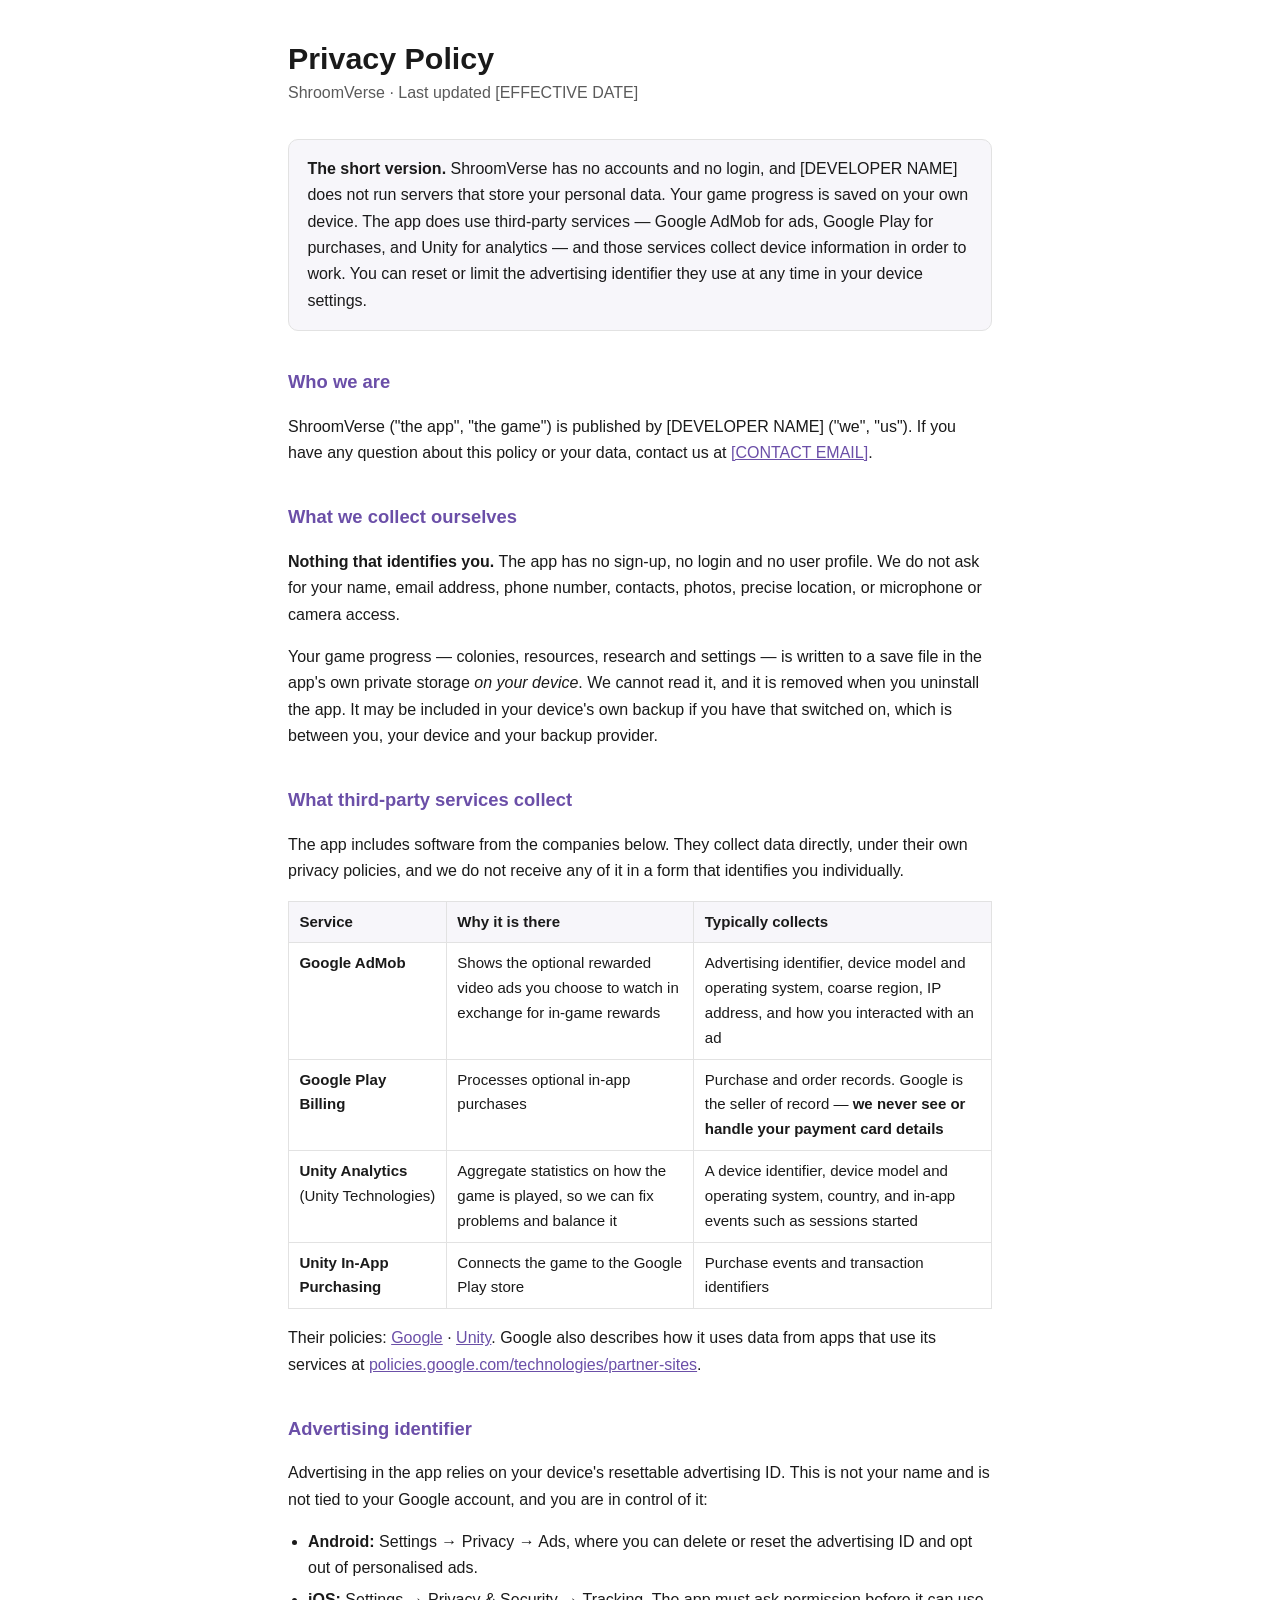
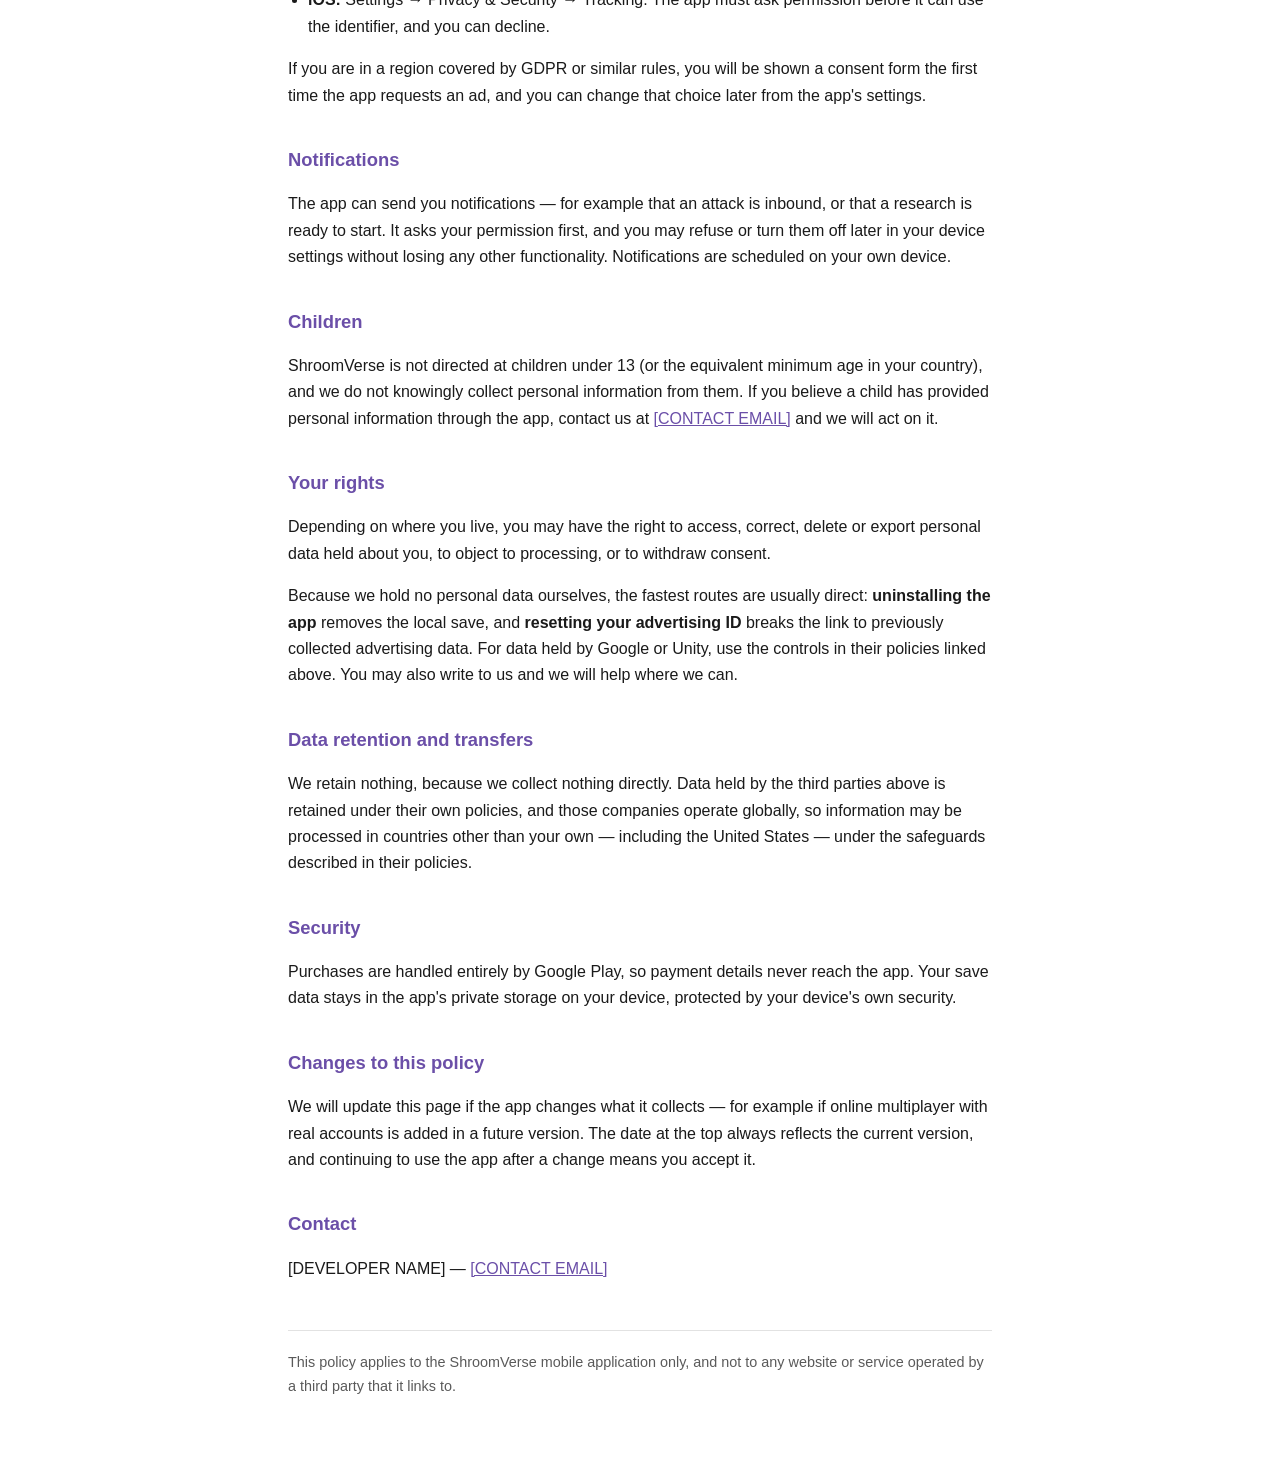
==== privacy.html @ 6808e564 "M" ====
<!doctype html>
<html lang="en">
<head>
<meta charset="utf-8">
<meta name="viewport" content="width=device-width, initial-scale=1">
<title>Privacy Policy — ShroomVerse</title>
<!--
  ============================================================================
  BEFORE PUBLISHING, REPLACE EVERY [BRACKETED] PLACEHOLDER:
    [CONTACT EMAIL]   - a support address you actually read
    [DEVELOPER NAME]  - the legal name/entity on your Play developer account
    [EFFECTIVE DATE]  - the date you publish this
  AND KEEP IT TRUE. Google Play cross-checks this against your Data safety
  form; a mismatch is a common rejection, and an inaccurate policy is a
  liability rather than a formality. If you add a backend, accounts, or another
  SDK, update this page in the same change.
  ============================================================================
-->
<style>
  :root{
    --bg:#ffffff; --fg:#1a1a1a; --muted:#5a5a5a; --rule:#e2e2e2;
    --accent:#6b4fa8; --card:#f7f6fa;
  }
  @media (prefers-color-scheme: dark){
    :root{ --bg:#14131a; --fg:#e8e6ee; --muted:#a09dad; --rule:#2c2a36; --accent:#b39ae8; --card:#1d1b25; }
  }
  *{box-sizing:border-box}
  body{
    margin:0; padding:2.5rem 1.25rem 5rem; background:var(--bg); color:var(--fg);
    font:16px/1.65 -apple-system,BlinkMacSystemFont,"Segoe UI",Roboto,Helvetica,Arial,sans-serif;
  }
  main{max-width:44rem; margin:0 auto}
  h1{font-size:1.9rem; line-height:1.2; margin:0 0 .25rem}
  h2{font-size:1.15rem; margin:2.25rem 0 .6rem; color:var(--accent)}
  h3{font-size:1rem; margin:1.5rem 0 .4rem}
  .sub{color:var(--muted); margin:0 0 2rem}
  ul{padding-left:1.25rem} li{margin:.35rem 0}
  a{color:var(--accent)}
  .card{background:var(--card); border:1px solid var(--rule); border-radius:10px; padding:1rem 1.15rem; margin:1.25rem 0}
  table{border-collapse:collapse; width:100%; margin:1rem 0; font-size:.94rem; display:block; overflow-x:auto}
  th,td{border:1px solid var(--rule); padding:.5rem .65rem; text-align:left; vertical-align:top}
  th{background:var(--card); font-weight:600}
  footer{margin-top:3rem; padding-top:1.25rem; border-top:1px solid var(--rule); color:var(--muted); font-size:.9rem}
</style>
</head>
<body>
<main>

<h1>Privacy Policy</h1>
<p class="sub">ShroomVerse · Last updated [EFFECTIVE DATE]</p>

<div class="card">
  <strong>The short version.</strong> ShroomVerse has no accounts and no login, and [DEVELOPER NAME] does
  not run servers that store your personal data. Your game progress is saved on your own device. The app
  does use third-party services — Google AdMob for ads, Google Play for purchases, and Unity for analytics —
  and those services collect device information in order to work. You can reset or limit the advertising
  identifier they use at any time in your device settings.
</div>

<h2>Who we are</h2>
<p>
  ShroomVerse ("the app", "the game") is published by [DEVELOPER NAME] ("we", "us"). If you have any
  question about this policy or your data, contact us at
  <a href="mailto:[CONTACT EMAIL]">[CONTACT EMAIL]</a>.
</p>

<h2>What we collect ourselves</h2>
<p>
  <strong>Nothing that identifies you.</strong> The app has no sign-up, no login and no user profile. We do
  not ask for your name, email address, phone number, contacts, photos, precise location, or microphone or
  camera access.
</p>
<p>
  Your game progress — colonies, resources, research and settings — is written to a save file in the app's
  own private storage <em>on your device</em>. We cannot read it, and it is removed when you uninstall the
  app. It may be included in your device's own backup if you have that switched on, which is between you,
  your device and your backup provider.
</p>

<h2>What third-party services collect</h2>
<p>
  The app includes software from the companies below. They collect data directly, under their own privacy
  policies, and we do not receive any of it in a form that identifies you individually.
</p>

<table>
  <tr><th>Service</th><th>Why it is there</th><th>Typically collects</th></tr>
  <tr>
    <td><strong>Google AdMob</strong></td>
    <td>Shows the optional rewarded video ads you choose to watch in exchange for in-game rewards</td>
    <td>Advertising identifier, device model and operating system, coarse region, IP address, and how you
        interacted with an ad</td>
  </tr>
  <tr>
    <td><strong>Google Play Billing</strong></td>
    <td>Processes optional in-app purchases</td>
    <td>Purchase and order records. Google is the seller of record — <strong>we never see or handle your
        payment card details</strong></td>
  </tr>
  <tr>
    <td><strong>Unity Analytics</strong> (Unity Technologies)</td>
    <td>Aggregate statistics on how the game is played, so we can fix problems and balance it</td>
    <td>A device identifier, device model and operating system, country, and in-app events such as sessions
        started</td>
  </tr>
  <tr>
    <td><strong>Unity In-App Purchasing</strong></td>
    <td>Connects the game to the Google Play store</td>
    <td>Purchase events and transaction identifiers</td>
  </tr>
</table>

<p>Their policies:
  <a href="https://policies.google.com/privacy" rel="noopener">Google</a> ·
  <a href="https://unity.com/legal/game-player-and-app-user-privacy-policy" rel="noopener">Unity</a>.
  Google also describes how it uses data from apps that use its services at
  <a href="https://policies.google.com/technologies/partner-sites" rel="noopener">policies.google.com/technologies/partner-sites</a>.
</p>

<h2>Advertising identifier</h2>
<p>
  Advertising in the app relies on your device's resettable advertising ID. This is not your name and is
  not tied to your Google account, and you are in control of it:
</p>
<ul>
  <li><strong>Android:</strong> Settings → Privacy → Ads, where you can delete or reset the advertising ID
      and opt out of personalised ads.</li>
  <li><strong>iOS:</strong> Settings → Privacy &amp; Security → Tracking. The app must ask permission before
      it can use the identifier, and you can decline.</li>
</ul>
<p>
  If you are in a region covered by GDPR or similar rules, you will be shown a consent form the first time
  the app requests an ad, and you can change that choice later from the app's settings.
</p>

<h2>Notifications</h2>
<p>
  The app can send you notifications — for example that an attack is inbound, or that a research is ready to
  start. It asks your permission first, and you may refuse or turn them off later in your device settings
  without losing any other functionality. Notifications are scheduled on your own device.
</p>

<h2>Children</h2>
<p>
  ShroomVerse is not directed at children under 13 (or the equivalent minimum age in your country), and we
  do not knowingly collect personal information from them. If you believe a child has provided personal
  information through the app, contact us at <a href="mailto:[CONTACT EMAIL]">[CONTACT EMAIL]</a> and we
  will act on it.
</p>

<h2>Your rights</h2>
<p>
  Depending on where you live, you may have the right to access, correct, delete or export personal data
  held about you, to object to processing, or to withdraw consent.
</p>
<p>
  Because we hold no personal data ourselves, the fastest routes are usually direct: <strong>uninstalling
  the app</strong> removes the local save, and <strong>resetting your advertising ID</strong> breaks the link
  to previously collected advertising data. For data held by Google or Unity, use the controls in their
  policies linked above. You may also write to us and we will help where we can.
</p>

<h2>Data retention and transfers</h2>
<p>
  We retain nothing, because we collect nothing directly. Data held by the third parties above is retained
  under their own policies, and those companies operate globally, so information may be processed in
  countries other than your own — including the United States — under the safeguards described in their
  policies.
</p>

<h2>Security</h2>
<p>
  Purchases are handled entirely by Google Play, so payment details never reach the app. Your save data
  stays in the app's private storage on your device, protected by your device's own security.
</p>

<h2>Changes to this policy</h2>
<p>
  We will update this page if the app changes what it collects — for example if online multiplayer with real
  accounts is added in a future version. The date at the top always reflects the current version, and
  continuing to use the app after a change means you accept it.
</p>

<h2>Contact</h2>
<p>
  [DEVELOPER NAME] — <a href="mailto:[CONTACT EMAIL]">[CONTACT EMAIL]</a>
</p>

<footer>
  This policy applies to the ShroomVerse mobile application only, and not to any website or service operated
  by a third party that it links to.
</footer>

</main>
</body>
</html>
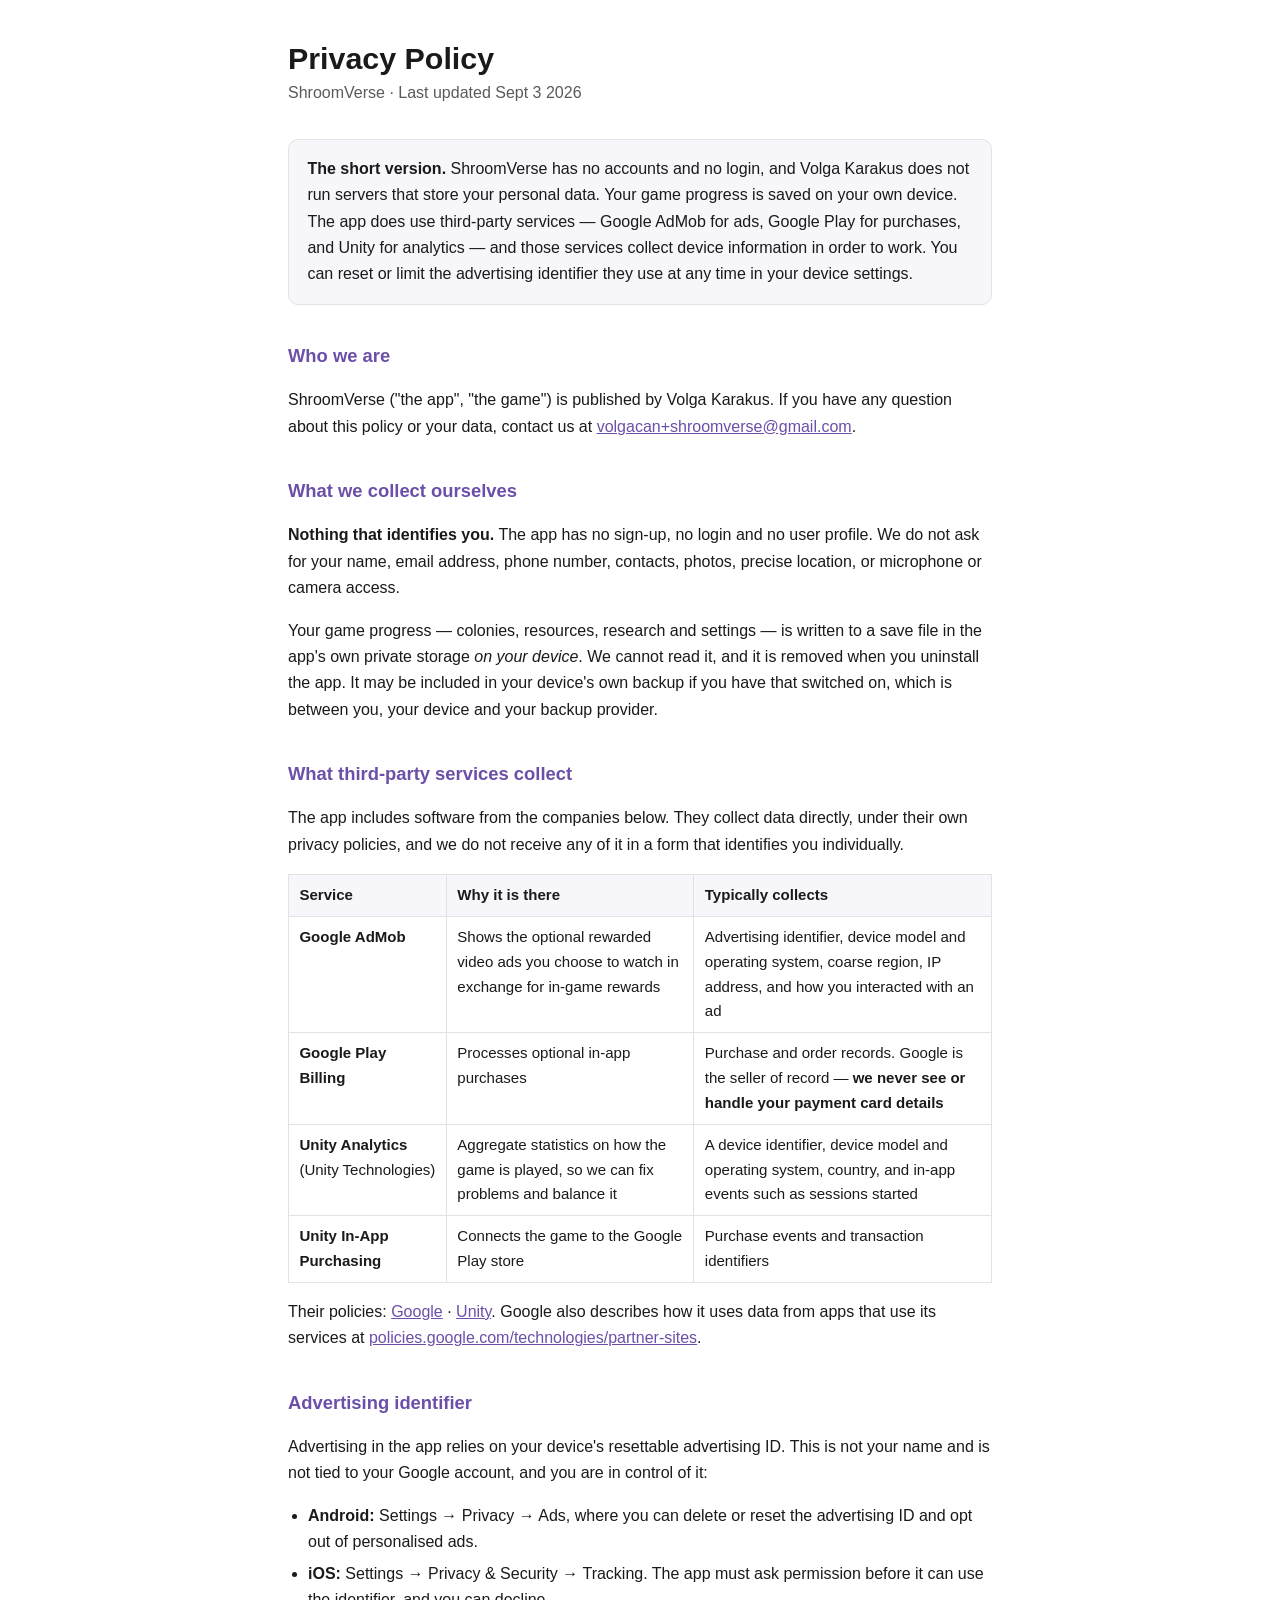
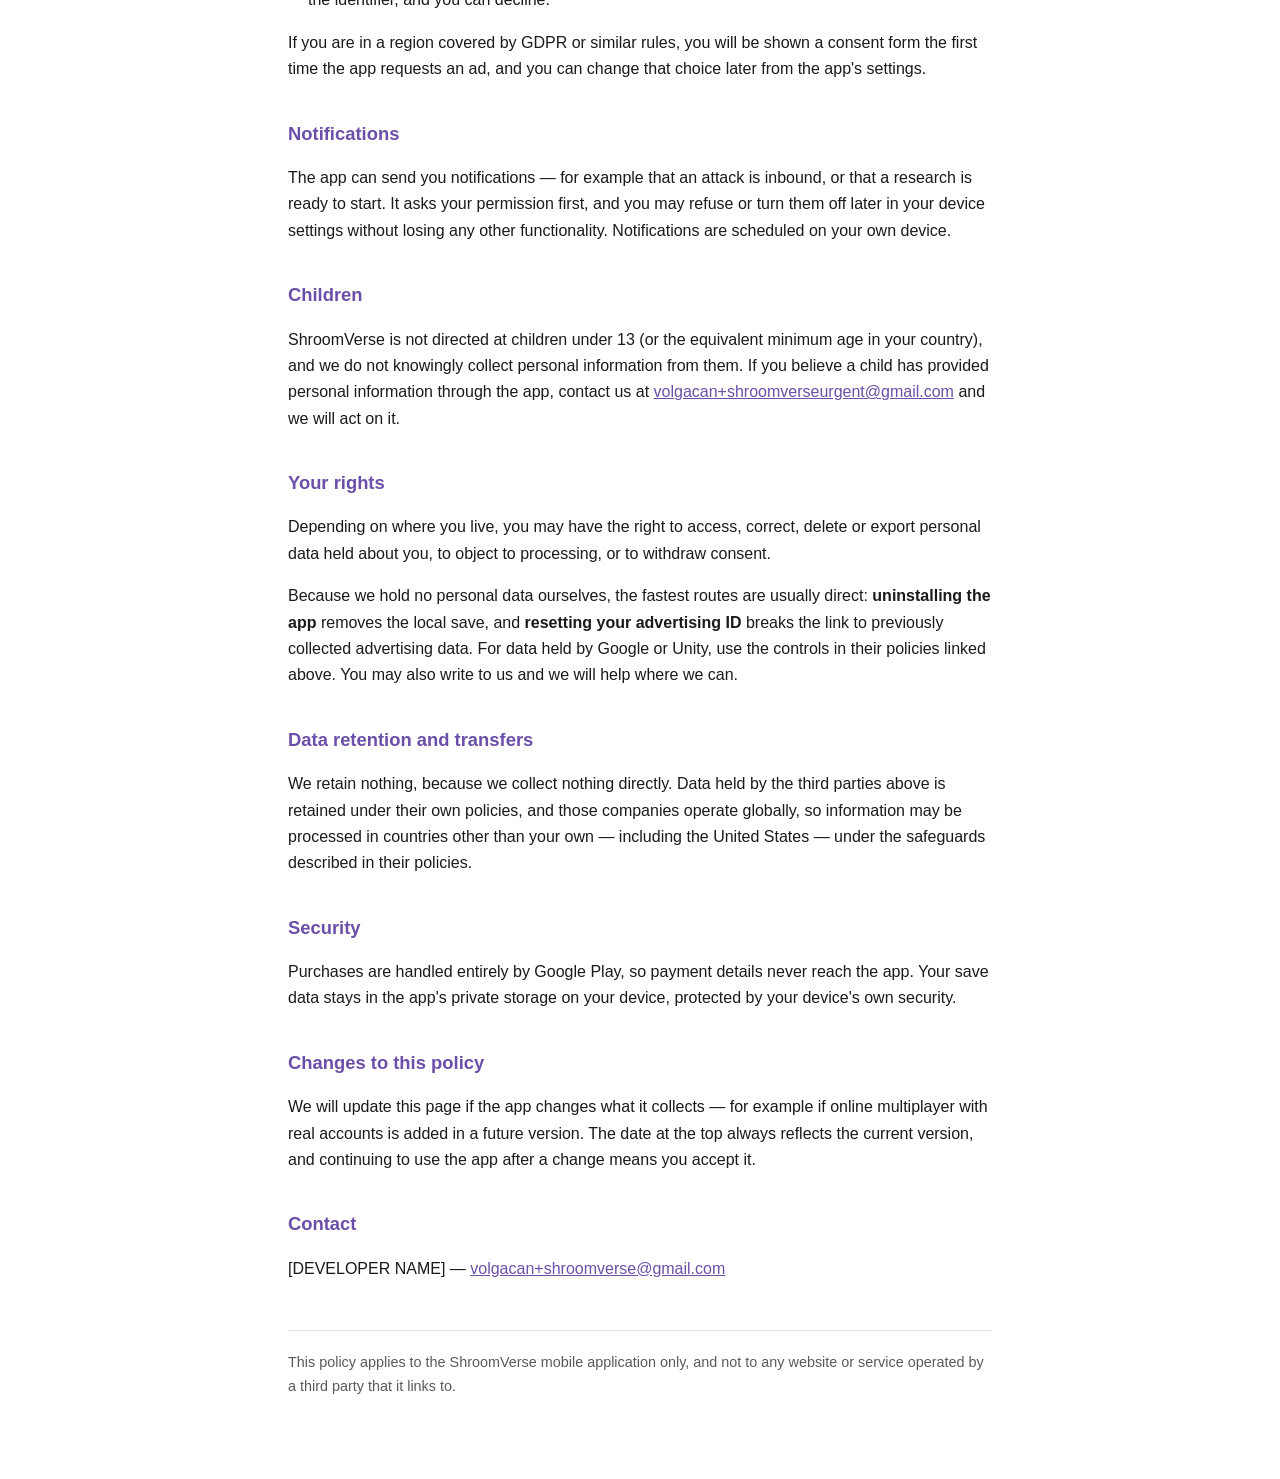
==== commit 6a53ba34: "M" ====
--- a/privacy.html
+++ b/privacy.html
@@ -47,10 +47,10 @@
 <main>
 
 <h1>Privacy Policy</h1>
-<p class="sub">ShroomVerse · Last updated [EFFECTIVE DATE]</p>
+<p class="sub">ShroomVerse · Last updated Sept 3 2026</p>
 
 <div class="card">
-  <strong>The short version.</strong> ShroomVerse has no accounts and no login, and [DEVELOPER NAME] does
+  <strong>The short version.</strong> ShroomVerse has no accounts and no login, and Volga Karakus does
   not run servers that store your personal data. Your game progress is saved on your own device. The app
   does use third-party services — Google AdMob for ads, Google Play for purchases, and Unity for analytics —
   and those services collect device information in order to work. You can reset or limit the advertising
@@ -59,9 +59,9 @@
 
 <h2>Who we are</h2>
 <p>
-  ShroomVerse ("the app", "the game") is published by [DEVELOPER NAME] ("we", "us"). If you have any
+  ShroomVerse ("the app", "the game") is published by Volga Karakus. If you have any
   question about this policy or your data, contact us at
-  <a href="mailto:[CONTACT EMAIL]">[CONTACT EMAIL]</a>.
+  <a href="mailto:[CONTACT EMAIL]">volgacan+shroomverse@gmail.com</a>.
 </p>
 
 <h2>What we collect ourselves</h2>
@@ -144,7 +144,7 @@
 <p>
   ShroomVerse is not directed at children under 13 (or the equivalent minimum age in your country), and we
   do not knowingly collect personal information from them. If you believe a child has provided personal
-  information through the app, contact us at <a href="mailto:[CONTACT EMAIL]">[CONTACT EMAIL]</a> and we
+  information through the app, contact us at <a href="mailto:[CONTACT EMAIL]">volgacan+shroomverseurgent@gmail.com</a> and we
   will act on it.
 </p>
 
@@ -183,7 +183,7 @@
 
 <h2>Contact</h2>
 <p>
-  [DEVELOPER NAME] — <a href="mailto:[CONTACT EMAIL]">[CONTACT EMAIL]</a>
+  [DEVELOPER NAME] — <a href="mailto:volgacan+shroomverse@gmail.com">volgacan+shroomverse@gmail.com</a>
 </p>
 
 <footer>
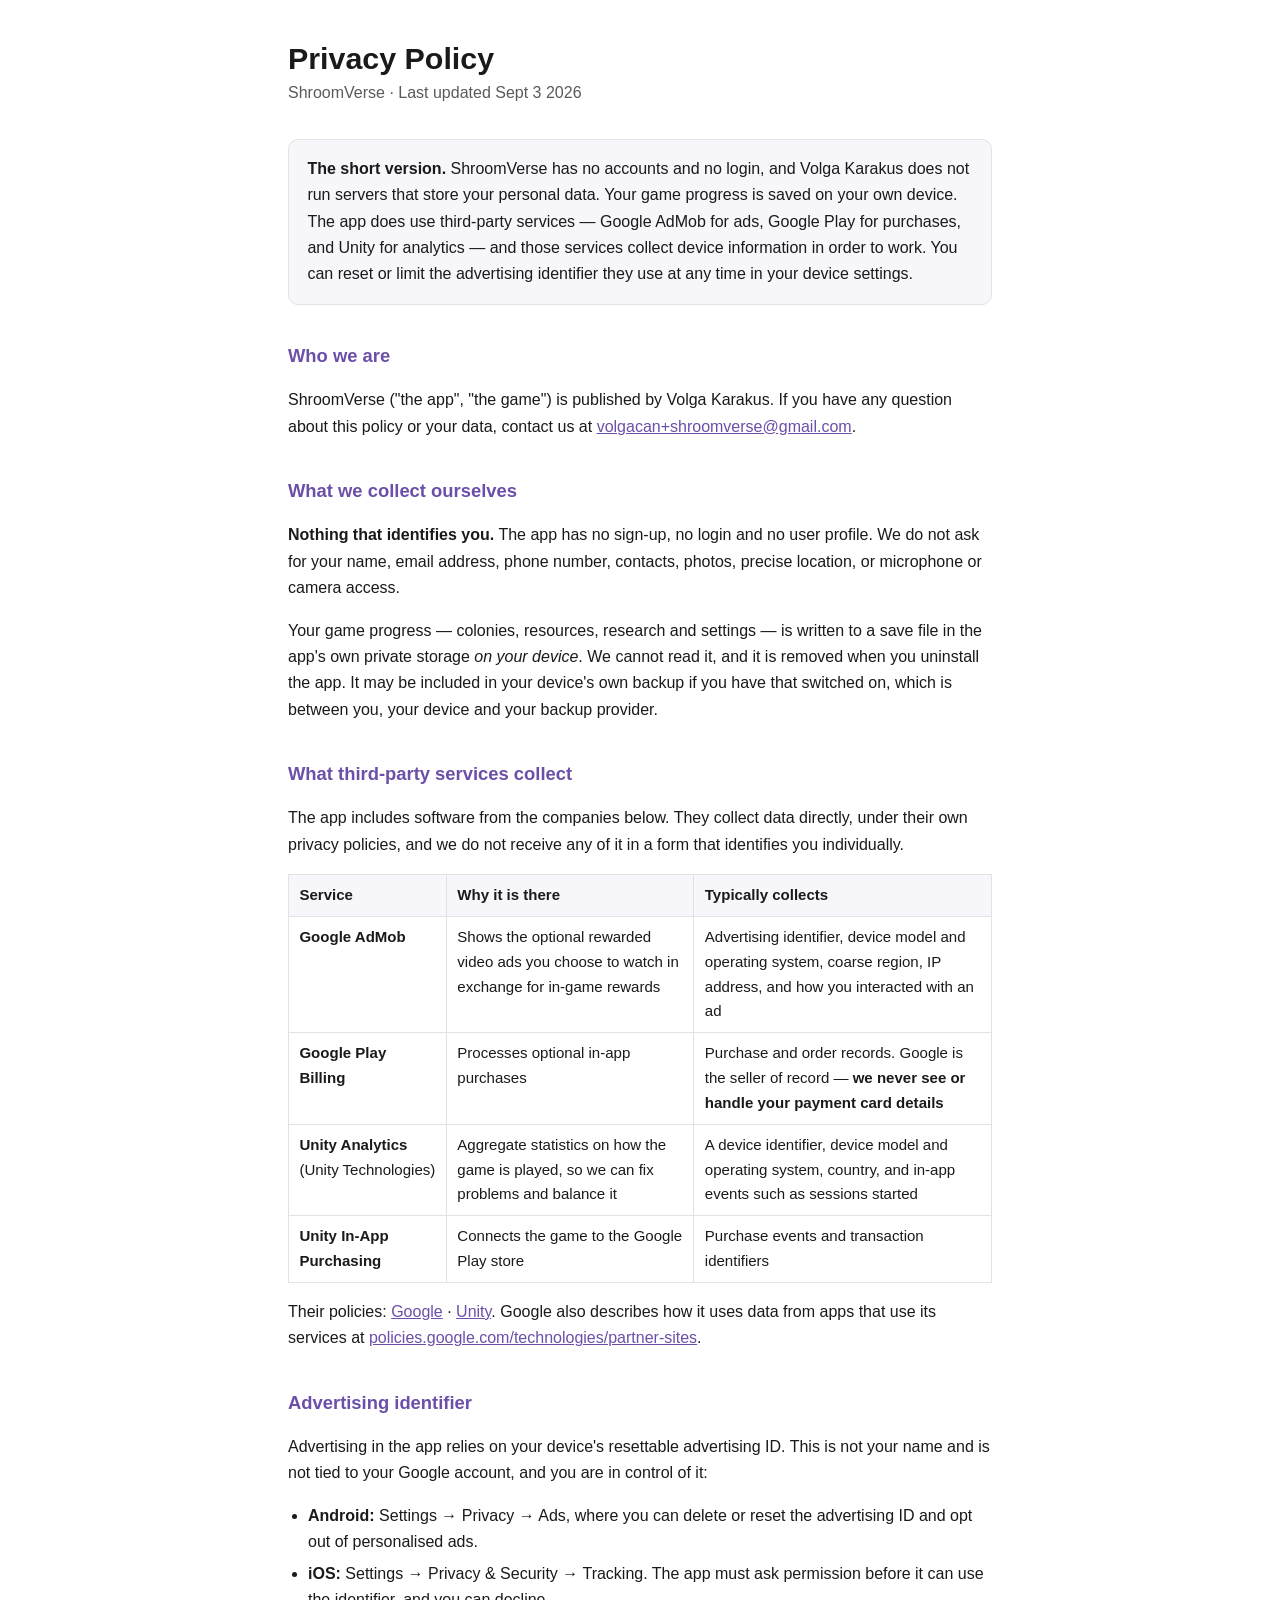
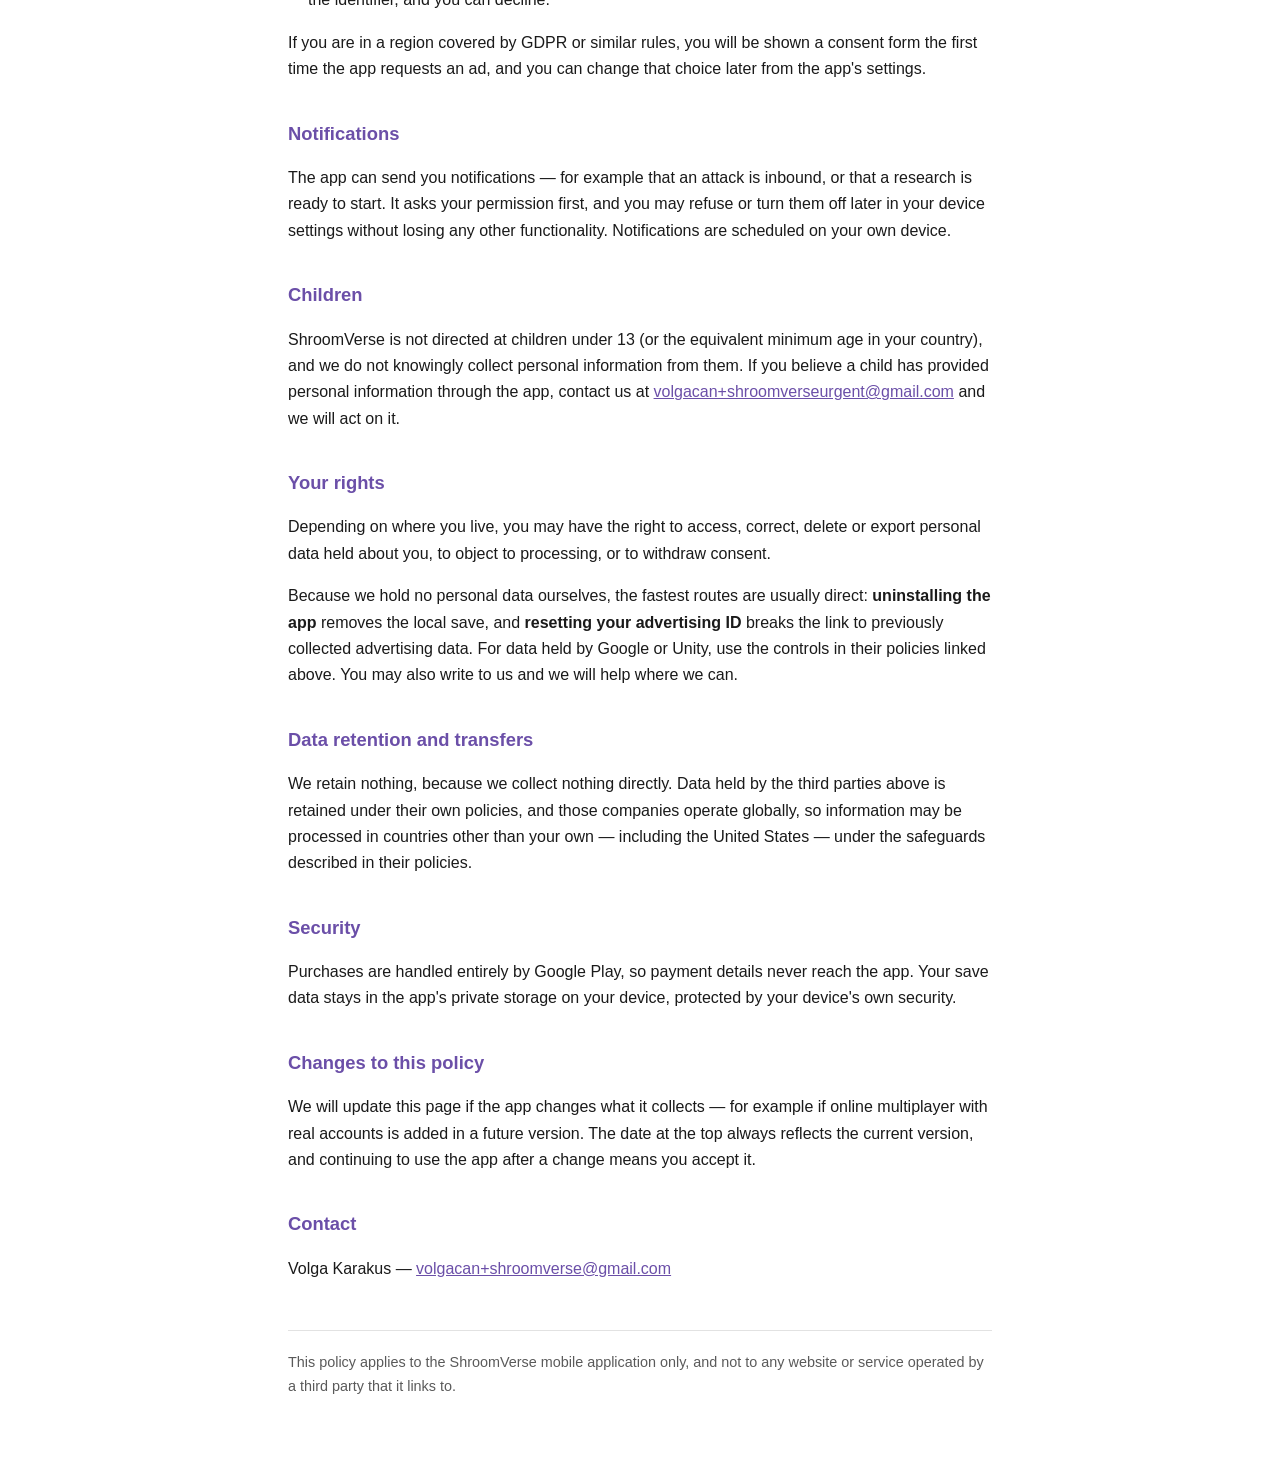
==== commit 47f39b4a: "M" ====
--- a/privacy.html
+++ b/privacy.html
@@ -183,7 +183,7 @@
 
 <h2>Contact</h2>
 <p>
-  [DEVELOPER NAME] — <a href="mailto:volgacan+shroomverse@gmail.com">volgacan+shroomverse@gmail.com</a>
+  Volga Karakus — <a href="mailto:volgacan+shroomverse@gmail.com">volgacan+shroomverse@gmail.com</a>
 </p>
 
 <footer>
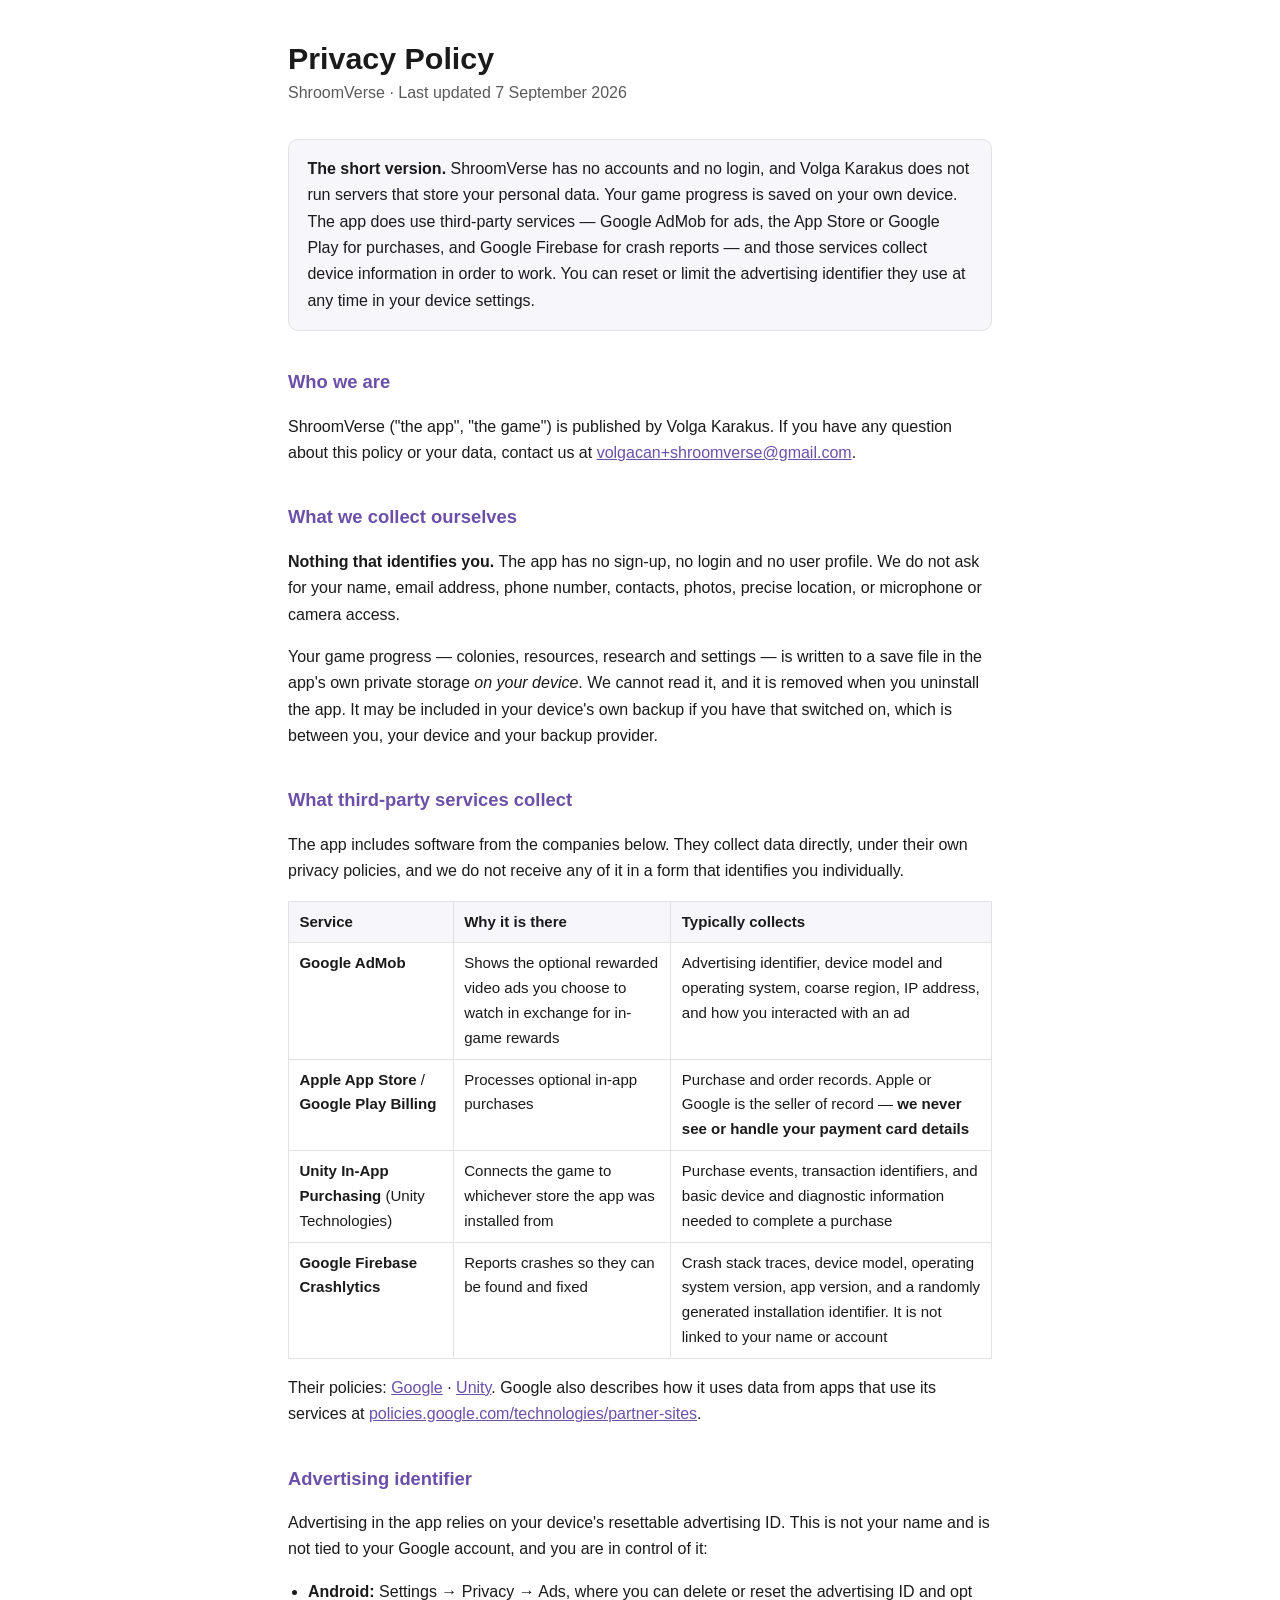
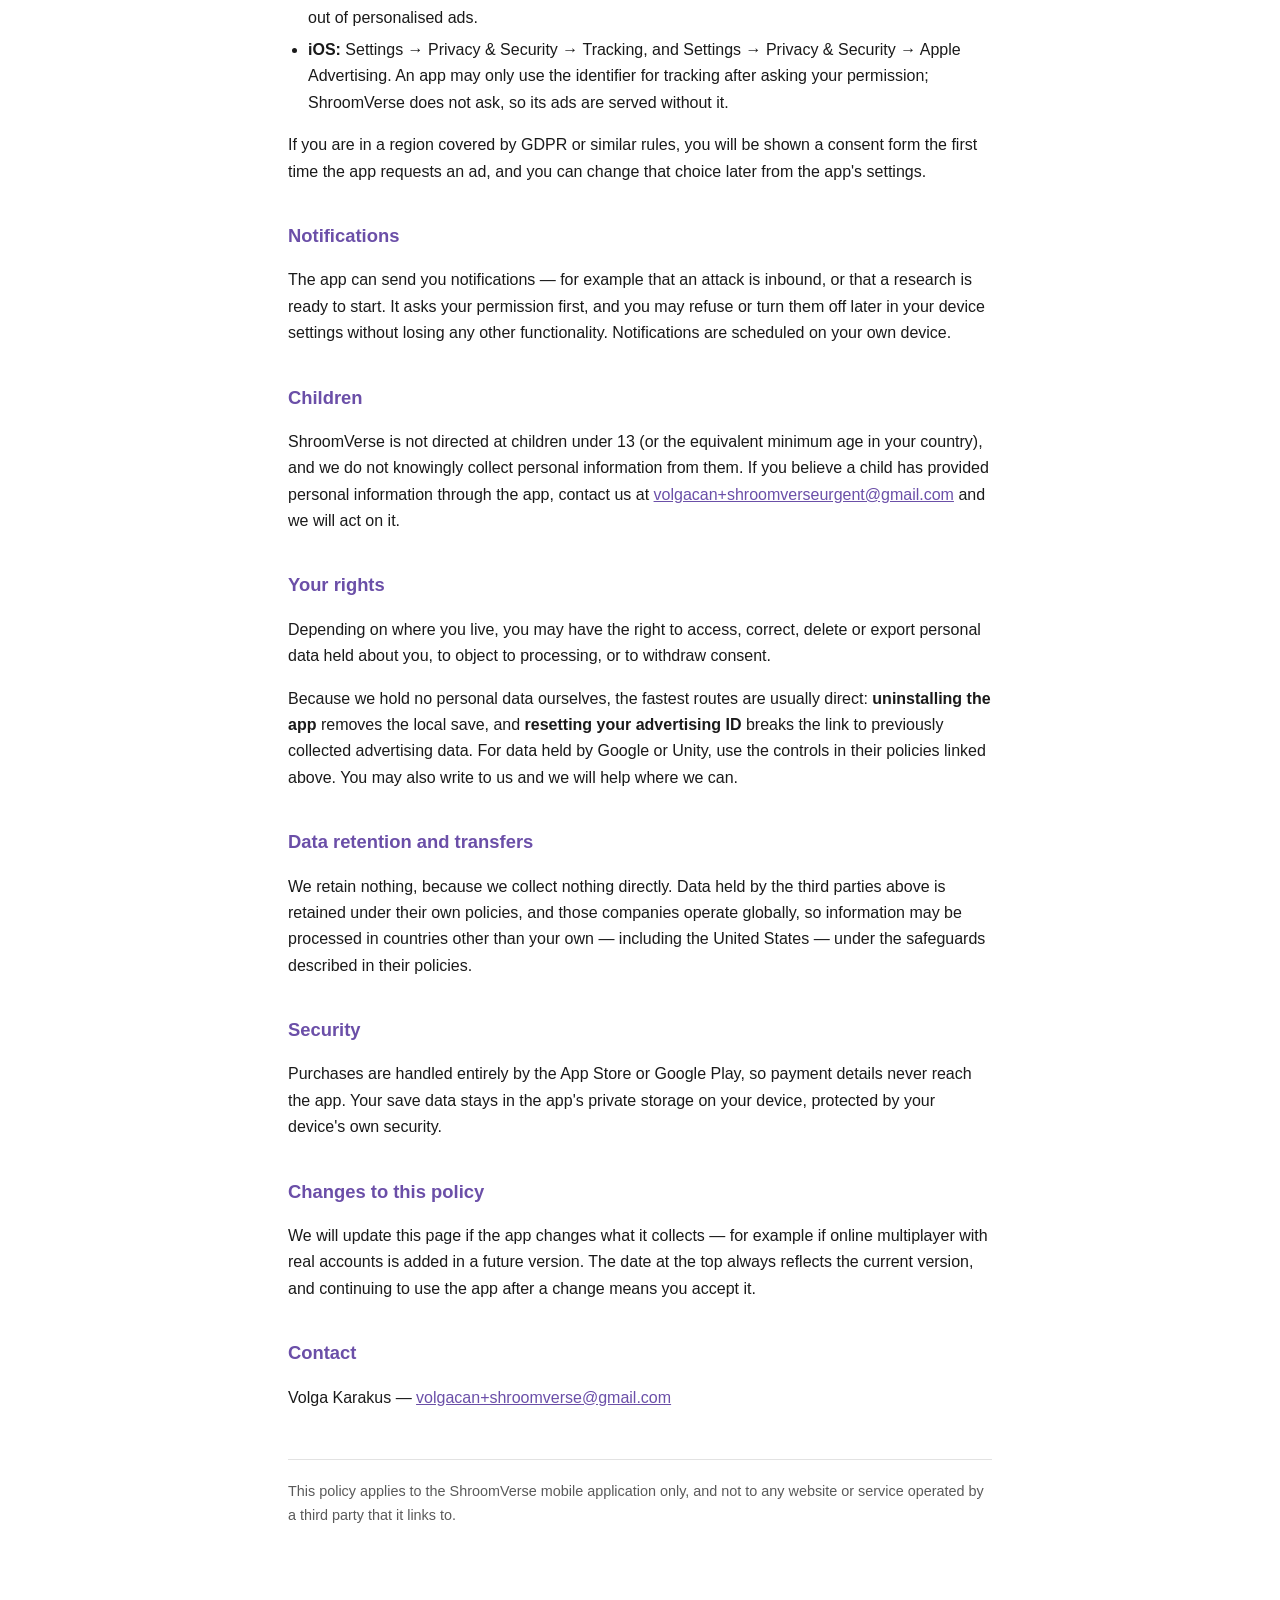
==== commit 5848643a: "m" ====
--- a/privacy.html
+++ b/privacy.html
@@ -6,14 +6,15 @@
 <title>Privacy Policy — ShroomVerse</title>
 <!--
   ============================================================================
-  BEFORE PUBLISHING, REPLACE EVERY [BRACKETED] PLACEHOLDER:
-    [CONTACT EMAIL]   - a support address you actually read
-    [DEVELOPER NAME]  - the legal name/entity on your Play developer account
-    [EFFECTIVE DATE]  - the date you publish this
-  AND KEEP IT TRUE. Google Play cross-checks this against your Data safety
-  form; a mismatch is a common rejection, and an inaccurate policy is a
-  liability rather than a formality. If you add a backend, accounts, or another
-  SDK, update this page in the same change.
+  KEEP THIS TRUE. It is cross-checked against BOTH store questionnaires:
+  Google Play's Data safety form and Apple's App Privacy labels. A mismatch
+  between this page and either one is a common rejection, and an inaccurate
+  policy is a liability rather than a formality.
+
+  The SDK table below is the part that goes stale. It must name every SDK that
+  ships in the build - currently Google AdMob, Firebase Crashlytics, and Unity
+  IAP. If you add a backend, accounts, analytics, or another SDK, update this
+  page in the SAME change.
   ============================================================================
 -->
 <style>
@@ -47,21 +48,21 @@
 <main>
 
 <h1>Privacy Policy</h1>
-<p class="sub">ShroomVerse · Last updated Sept 3 2026</p>
+<p class="sub">ShroomVerse · Last updated 7 September 2026</p>
 
 <div class="card">
   <strong>The short version.</strong> ShroomVerse has no accounts and no login, and Volga Karakus does
   not run servers that store your personal data. Your game progress is saved on your own device. The app
-  does use third-party services — Google AdMob for ads, Google Play for purchases, and Unity for analytics —
-  and those services collect device information in order to work. You can reset or limit the advertising
-  identifier they use at any time in your device settings.
+  does use third-party services — Google AdMob for ads, the App Store or Google Play for purchases, and
+  Google Firebase for crash reports — and those services collect device information in order to work. You
+  can reset or limit the advertising identifier they use at any time in your device settings.
 </div>
 
 <h2>Who we are</h2>
 <p>
   ShroomVerse ("the app", "the game") is published by Volga Karakus. If you have any
   question about this policy or your data, contact us at
-  <a href="mailto:[CONTACT EMAIL]">volgacan+shroomverse@gmail.com</a>.
+  <a href="mailto:volgacan+shroomverse@gmail.com">volgacan+shroomverse@gmail.com</a>.
 </p>
 
 <h2>What we collect ourselves</h2>
@@ -92,21 +93,22 @@
         interacted with an ad</td>
   </tr>
   <tr>
-    <td><strong>Google Play Billing</strong></td>
+    <td><strong>Apple App Store</strong> / <strong>Google Play Billing</strong></td>
     <td>Processes optional in-app purchases</td>
-    <td>Purchase and order records. Google is the seller of record — <strong>we never see or handle your
-        payment card details</strong></td>
+    <td>Purchase and order records. Apple or Google is the seller of record — <strong>we never see or
+        handle your payment card details</strong></td>
   </tr>
   <tr>
-    <td><strong>Unity Analytics</strong> (Unity Technologies)</td>
-    <td>Aggregate statistics on how the game is played, so we can fix problems and balance it</td>
-    <td>A device identifier, device model and operating system, country, and in-app events such as sessions
-        started</td>
+    <td><strong>Unity In-App Purchasing</strong> (Unity Technologies)</td>
+    <td>Connects the game to whichever store the app was installed from</td>
+    <td>Purchase events, transaction identifiers, and basic device and diagnostic information needed to
+        complete a purchase</td>
   </tr>
   <tr>
-    <td><strong>Unity In-App Purchasing</strong></td>
-    <td>Connects the game to the Google Play store</td>
-    <td>Purchase events and transaction identifiers</td>
+    <td><strong>Google Firebase Crashlytics</strong></td>
+    <td>Reports crashes so they can be found and fixed</td>
+    <td>Crash stack traces, device model, operating system version, app version, and a randomly generated
+        installation identifier. It is not linked to your name or account</td>
   </tr>
 </table>
 
@@ -125,8 +127,9 @@
 <ul>
   <li><strong>Android:</strong> Settings → Privacy → Ads, where you can delete or reset the advertising ID
       and opt out of personalised ads.</li>
-  <li><strong>iOS:</strong> Settings → Privacy &amp; Security → Tracking. The app must ask permission before
-      it can use the identifier, and you can decline.</li>
+  <li><strong>iOS:</strong> Settings → Privacy &amp; Security → Tracking, and Settings → Privacy &amp;
+      Security → Apple Advertising. An app may only use the identifier for tracking after asking your
+      permission; ShroomVerse does not ask, so its ads are served without it.</li>
 </ul>
 <p>
   If you are in a region covered by GDPR or similar rules, you will be shown a consent form the first time
@@ -144,7 +147,7 @@
 <p>
   ShroomVerse is not directed at children under 13 (or the equivalent minimum age in your country), and we
   do not knowingly collect personal information from them. If you believe a child has provided personal
-  information through the app, contact us at <a href="mailto:[CONTACT EMAIL]">volgacan+shroomverseurgent@gmail.com</a> and we
+  information through the app, contact us at <a href="mailto:volgacan+shroomverseurgent@gmail.com">volgacan+shroomverseurgent@gmail.com</a> and we
   will act on it.
 </p>
 
@@ -170,7 +173,7 @@
 
 <h2>Security</h2>
 <p>
-  Purchases are handled entirely by Google Play, so payment details never reach the app. Your save data
+  Purchases are handled entirely by the App Store or Google Play, so payment details never reach the app. Your save data
   stays in the app's private storage on your device, protected by your device's own security.
 </p>
 
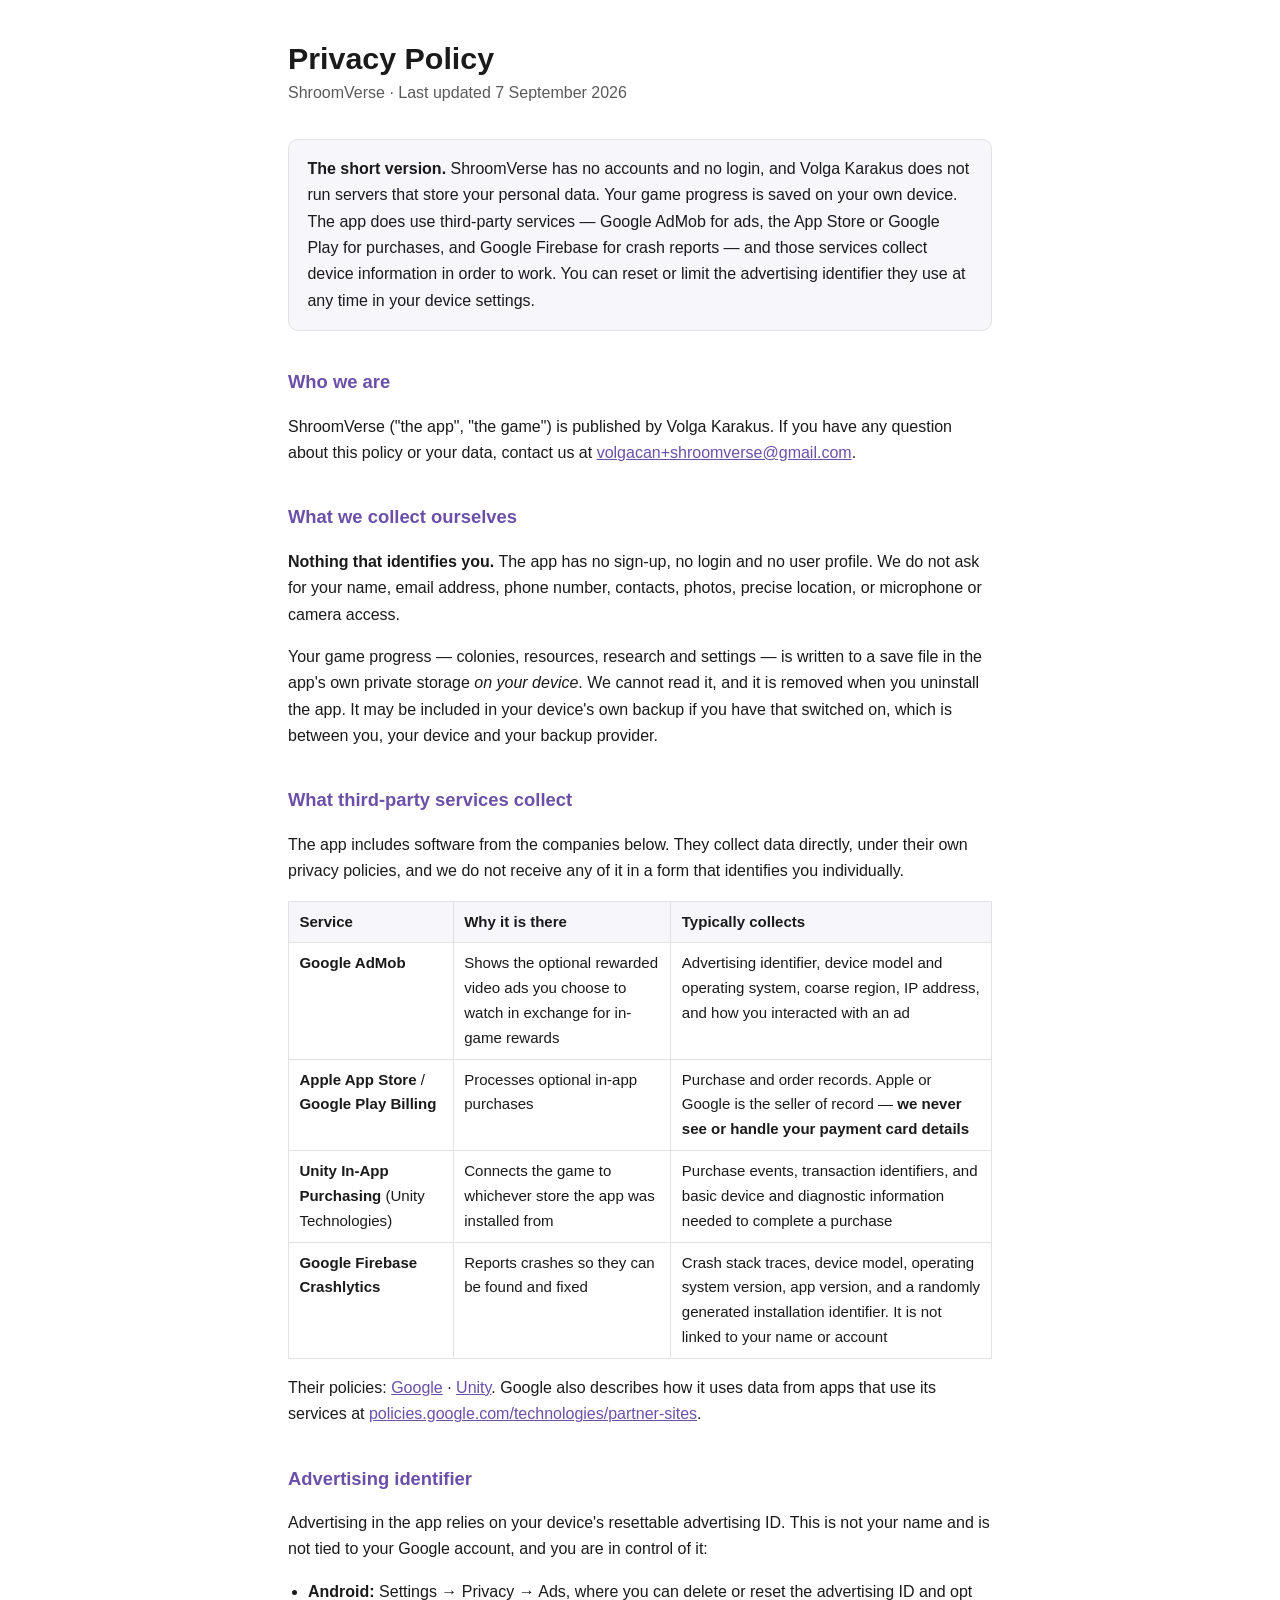
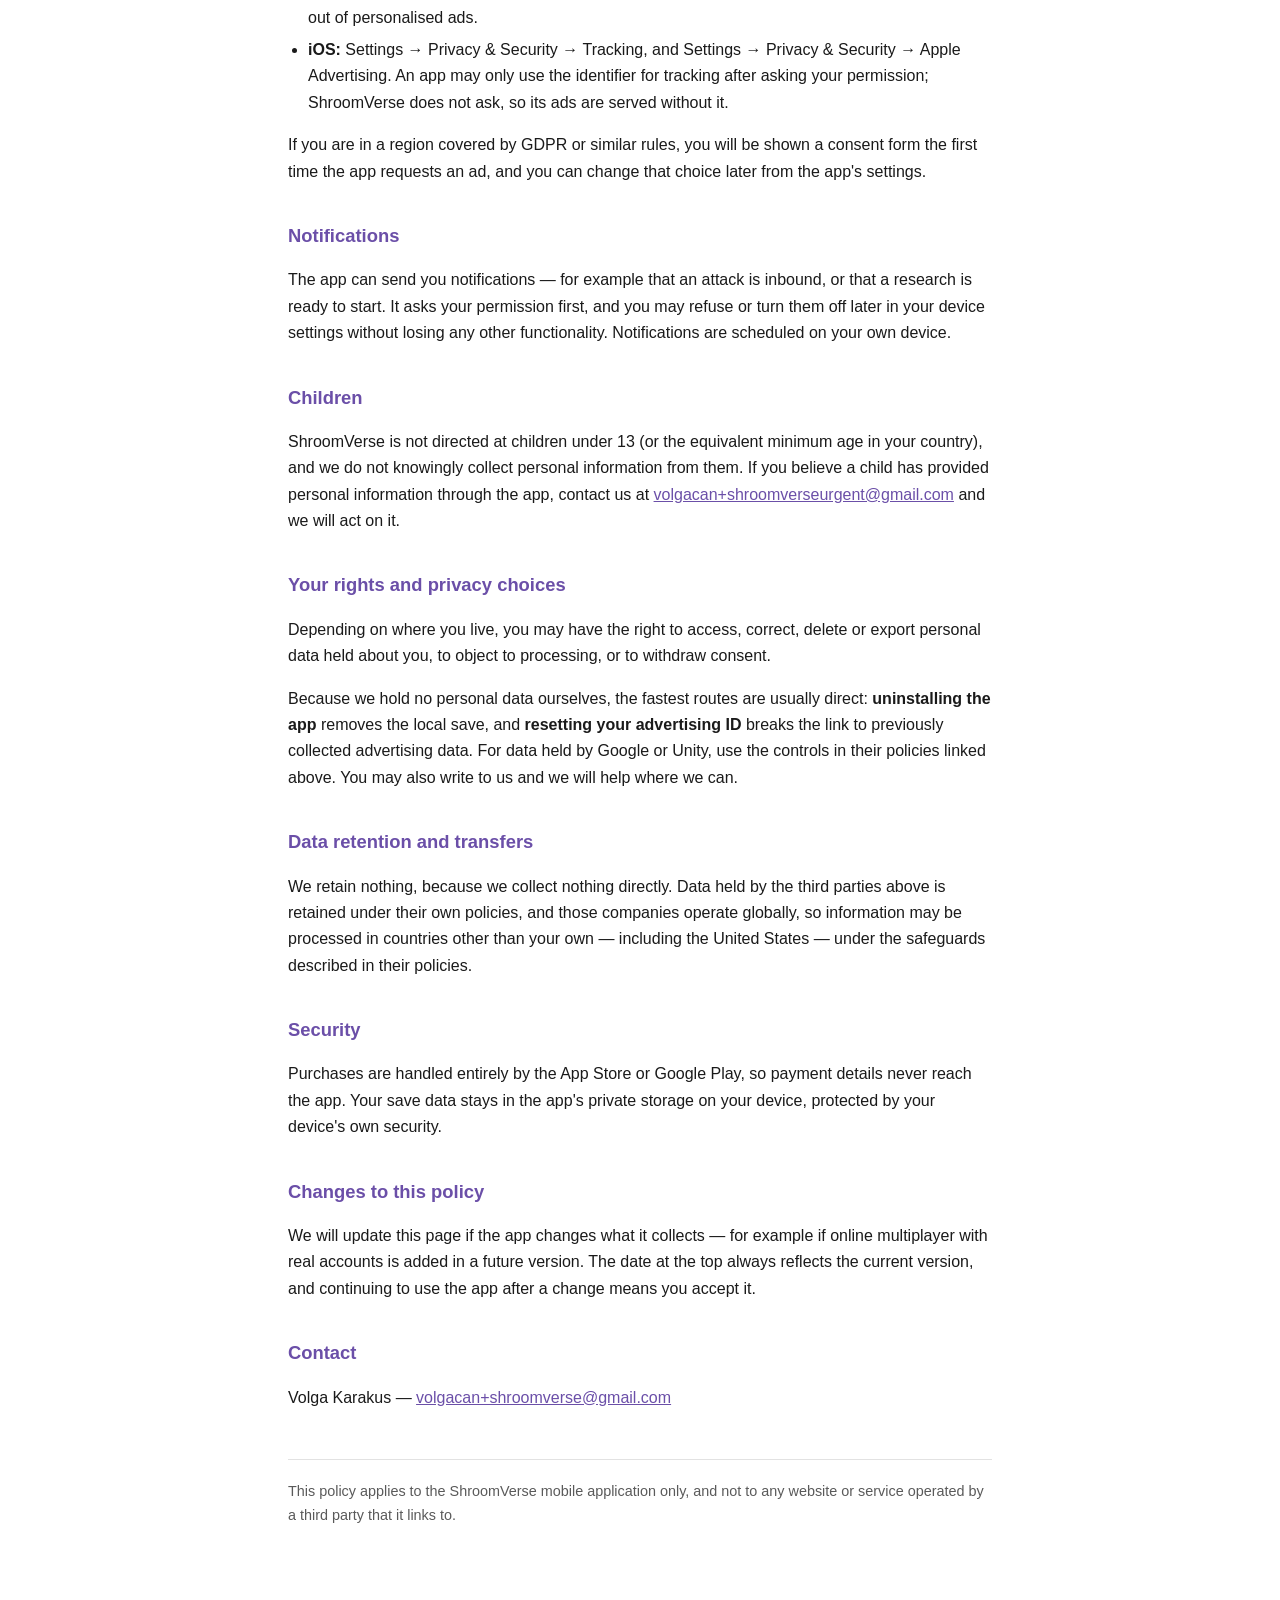
==== commit 90474de6: "m" ====
--- a/privacy.html
+++ b/privacy.html
@@ -58,14 +58,14 @@
   can reset or limit the advertising identifier they use at any time in your device settings.
 </div>
 
-<h2>Who we are</h2>
+<h2 id="who-we-are">Who we are</h2>
 <p>
   ShroomVerse ("the app", "the game") is published by Volga Karakus. If you have any
   question about this policy or your data, contact us at
   <a href="mailto:volgacan+shroomverse@gmail.com">volgacan+shroomverse@gmail.com</a>.
 </p>
 
-<h2>What we collect ourselves</h2>
+<h2 id="what-we-collect">What we collect ourselves</h2>
 <p>
   <strong>Nothing that identifies you.</strong> The app has no sign-up, no login and no user profile. We do
   not ask for your name, email address, phone number, contacts, photos, precise location, or microphone or
@@ -78,7 +78,7 @@
   your device and your backup provider.
 </p>
 
-<h2>What third-party services collect</h2>
+<h2 id="third-parties">What third-party services collect</h2>
 <p>
   The app includes software from the companies below. They collect data directly, under their own privacy
   policies, and we do not receive any of it in a form that identifies you individually.
@@ -119,7 +119,7 @@
   <a href="https://policies.google.com/technologies/partner-sites" rel="noopener">policies.google.com/technologies/partner-sites</a>.
 </p>
 
-<h2>Advertising identifier</h2>
+<h2 id="advertising-id">Advertising identifier</h2>
 <p>
   Advertising in the app relies on your device's resettable advertising ID. This is not your name and is
   not tied to your Google account, and you are in control of it:
@@ -136,14 +136,14 @@
   the app requests an ad, and you can change that choice later from the app's settings.
 </p>
 
-<h2>Notifications</h2>
+<h2 id="notifications">Notifications</h2>
 <p>
   The app can send you notifications — for example that an attack is inbound, or that a research is ready to
   start. It asks your permission first, and you may refuse or turn them off later in your device settings
   without losing any other functionality. Notifications are scheduled on your own device.
 </p>
 
-<h2>Children</h2>
+<h2 id="children">Children</h2>
 <p>
   ShroomVerse is not directed at children under 13 (or the equivalent minimum age in your country), and we
   do not knowingly collect personal information from them. If you believe a child has provided personal
@@ -151,7 +151,7 @@
   will act on it.
 </p>
 
-<h2>Your rights</h2>
+<h2 id="your-choices">Your rights and privacy choices</h2>
 <p>
   Depending on where you live, you may have the right to access, correct, delete or export personal data
   held about you, to object to processing, or to withdraw consent.
@@ -163,7 +163,7 @@
   policies linked above. You may also write to us and we will help where we can.
 </p>
 
-<h2>Data retention and transfers</h2>
+<h2 id="retention">Data retention and transfers</h2>
 <p>
   We retain nothing, because we collect nothing directly. Data held by the third parties above is retained
   under their own policies, and those companies operate globally, so information may be processed in
@@ -171,20 +171,20 @@
   policies.
 </p>
 
-<h2>Security</h2>
+<h2 id="security">Security</h2>
 <p>
   Purchases are handled entirely by the App Store or Google Play, so payment details never reach the app. Your save data
   stays in the app's private storage on your device, protected by your device's own security.
 </p>
 
-<h2>Changes to this policy</h2>
+<h2 id="changes">Changes to this policy</h2>
 <p>
   We will update this page if the app changes what it collects — for example if online multiplayer with real
   accounts is added in a future version. The date at the top always reflects the current version, and
   continuing to use the app after a change means you accept it.
 </p>
 
-<h2>Contact</h2>
+<h2 id="contact">Contact</h2>
 <p>
   Volga Karakus — <a href="mailto:volgacan+shroomverse@gmail.com">volgacan+shroomverse@gmail.com</a>
 </p>
